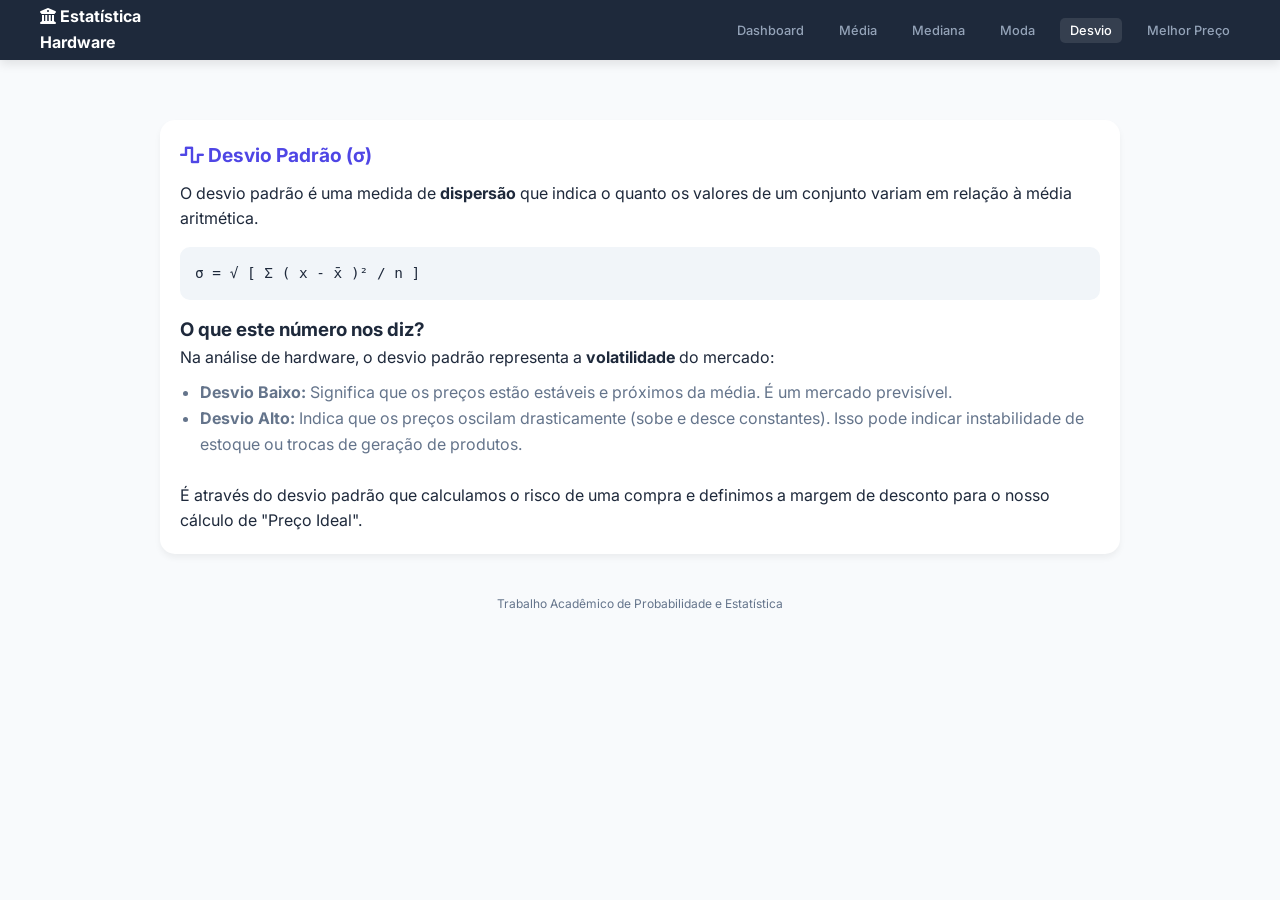
==== desvio.html @ 6f2fe3e9 "feat" ====
<!DOCTYPE html>
<html lang="pt-br">
<head>
  <meta charset="UTF-8">
  <meta name="viewport" content="width=device-width, initial-scale=1.0">
  <title>Desvio Padrão | Estatística Aplicada</title>
  <link rel="stylesheet" href="style.css">
  <link href="https://fonts.googleapis.com/css2?family=Inter:wght@400;600;700&display=swap" rel="stylesheet">
  <link rel="stylesheet" href="https://cdnjs.cloudflare.com/ajax/libs/font-awesome/6.4.0/css/all.min.css">
</head>
<body>
  <nav>
    <div class="nav-brand"><i class="fas fa-university"></i> Estatística Hardware</div>
    <ul class="nav-links">
      <li><a href="index.html">Dashboard</a></li>
      <li><a href="media.html">Média</a></li>
      <li><a href="mediana.html">Mediana</a></li>
      <li><a href="moda.html">Moda</a></li>
      <li><a href="desvio.html" class="active">Desvio</a></li>
      <li><a href="melhor-preco.html">Melhor Preço</a></li>
    </ul>
  </nav>

  <div class="container">
    <div class="detail-content">
      <div class="theory-section">
        <h2><i class="fas fa-wave-square"></i> Desvio Padrão (σ)</h2>
        <p>O desvio padrão é uma medida de <strong>dispersão</strong> que indica o quanto os valores de um conjunto variam em relação à média aritmética.</p>
        
        <div class="formula-box">
          σ = √ [ Σ ( x - x̄ )² / n ]
        </div>

        <h3>O que este número nos diz?</h3>
        <p>Na análise de hardware, o desvio padrão representa a <strong>volatilidade</strong> do mercado:</p>
        <ul style="margin-left: 20px; margin-top: 10px; color: var(--text-muted);">
          <li><strong>Desvio Baixo:</strong> Significa que os preços estão estáveis e próximos da média. É um mercado previsível.</li>
          <li><strong>Desvio Alto:</strong> Indica que os preços oscilam drasticamente (sobe e desce constantes). Isso pode indicar instabilidade de estoque ou trocas de geração de produtos.</li>
        </ul>
        <br>
        <p>É através do desvio padrão que calculamos o risco de uma compra e definimos a margem de desconto para o nosso cálculo de "Preço Ideal".</p>
      </div>
    </div>

    <footer>
      <p>Trabalho Acadêmico de Probabilidade e Estatística</p>
    </footer>
  </div>
</body>
</html>
---- style.css ----
:root {
  --bg-body: #f8fafc;
  --primary: #4f46e5;
  --secondary: #10b981;
  --accent-buy: #8b5cf6;
  --primary-light: #e0e7ff;
  --card-bg: #ffffff;
  --text-main: #1e293b;
  --text-muted: #64748b;
  --border: #e2e8f0;
}

* {
  margin: 0;
  padding: 0;
  box-sizing: border-box;
}

body {
  font-family: "Inter", sans-serif;
  background-color: var(--bg-body);
  color: var(--text-main);
  line-height: 1.6;
  -webkit-tap-highlight-color: transparent;
}

/* Navegação Responsiva */
nav {
  background: #1e293b;
  padding: 0 15px;
  min-height: 60px;
  display: flex;
  flex-direction: column;
  align-items: center;
  position: sticky;
  top: 0;
  z-index: 1000;
  box-shadow: 0 4px 10px rgba(0, 0, 0, 0.1);
}

.nav-brand {
  color: white;
  font-weight: 700;
  font-size: 1rem;
  padding: 10px 0;
}

.nav-links {
  display: flex;
  gap: 15px;
  list-style: none;
  width: 100%;
  overflow-x: auto;
  padding-bottom: 10px;
  justify-content: flex-start;
  scrollbar-width: none;
}
.nav-links::-webkit-scrollbar {
  display: none;
}

.nav-links a {
  color: #94a3b8;
  text-decoration: none;
  font-size: 0.8rem;
  font-weight: 500;
  transition: 0.3s;
  padding: 5px 10px;
  border-radius: 5px;
  white-space: nowrap;
}
.nav-links a.active {
  color: white;
  background: rgba(255, 255, 255, 0.1);
}

.container {
  max-width: 1000px;
  margin: auto;
  padding: 20px 15px;
}

.academic-header {
  background: white;
  padding: 20px;
  border-radius: 15px;
  border-bottom: 5px solid var(--primary);
  margin-bottom: 20px;
  box-shadow: 0 4px 6px rgba(0, 0, 0, 0.05);
}

.main-card {
  background: white;
  border-radius: 15px;
  padding: 20px;
  margin-bottom: 20px;
  box-shadow: 0 10px 15px rgba(0, 0, 0, 0.05);
}

.chart-container {
  height: 280px;
  position: relative;
  margin-bottom: 15px;
}

.stats-grid {
  display: grid;
  grid-template-columns: repeat(auto-fit, minmax(140px, 1fr));
  gap: 15px;
  margin-bottom: 20px;
}

.stat-card {
  background: white;
  border-radius: 12px;
  padding: 15px;
  border: 1px solid var(--border);
  text-align: center;
}
.stat-value {
  font-size: 1.1rem;
  font-weight: 700;
  color: var(--primary);
  margin-top: 5px;
}

.buy-card {
  border-top: 4px solid var(--accent-buy);
  background: #f5f3ff;
  grid-column: 1 / -1;
}
.buy-value {
  color: var(--accent-buy) !important;
  font-size: 1.6rem !important;
}

.detail-content {
  background: white;
  padding: 20px;
  border-radius: 15px;
  box-shadow: 0 4px 6px rgba(0, 0, 0, 0.05);
  margin-top: 20px;
}

.theory-section h2 {
  font-size: 1.2rem;
  color: var(--primary);
  margin-bottom: 10px;
}
.formula-box {
  background: #f1f5f9;
  padding: 15px;
  border-radius: 10px;
  font-family: monospace;
  font-size: 0.9rem;
  overflow-x: auto;
  margin: 15px 0;
}

.source-box {
  background: #eef2ff;
  padding: 12px;
  border-radius: 10px;
  font-size: 0.8rem;
  margin-top: 20px;
}

footer {
  padding: 40px 0;
  font-size: 0.75rem;
  text-align: center;
  color: var(--text-muted);
}

@media (min-width: 768px) {
  nav {
    flex-direction: row;
    height: 60px;
    padding: 0 40px;
  }
  .nav-links {
    justify-content: flex-end;
    padding-bottom: 0;
    overflow: hidden;
  }
  .academic-header {
    padding: 40px;
  }
  .academic-header h1 {
    font-size: 1.8rem;
  }
  .container {
    padding: 40px 20px;
  }
  .chart-container {
    height: 350px;
  }
  .stat-value {
    font-size: 1.3rem;
  }
  .buy-value {
    font-size: 2rem !important;
  }
}
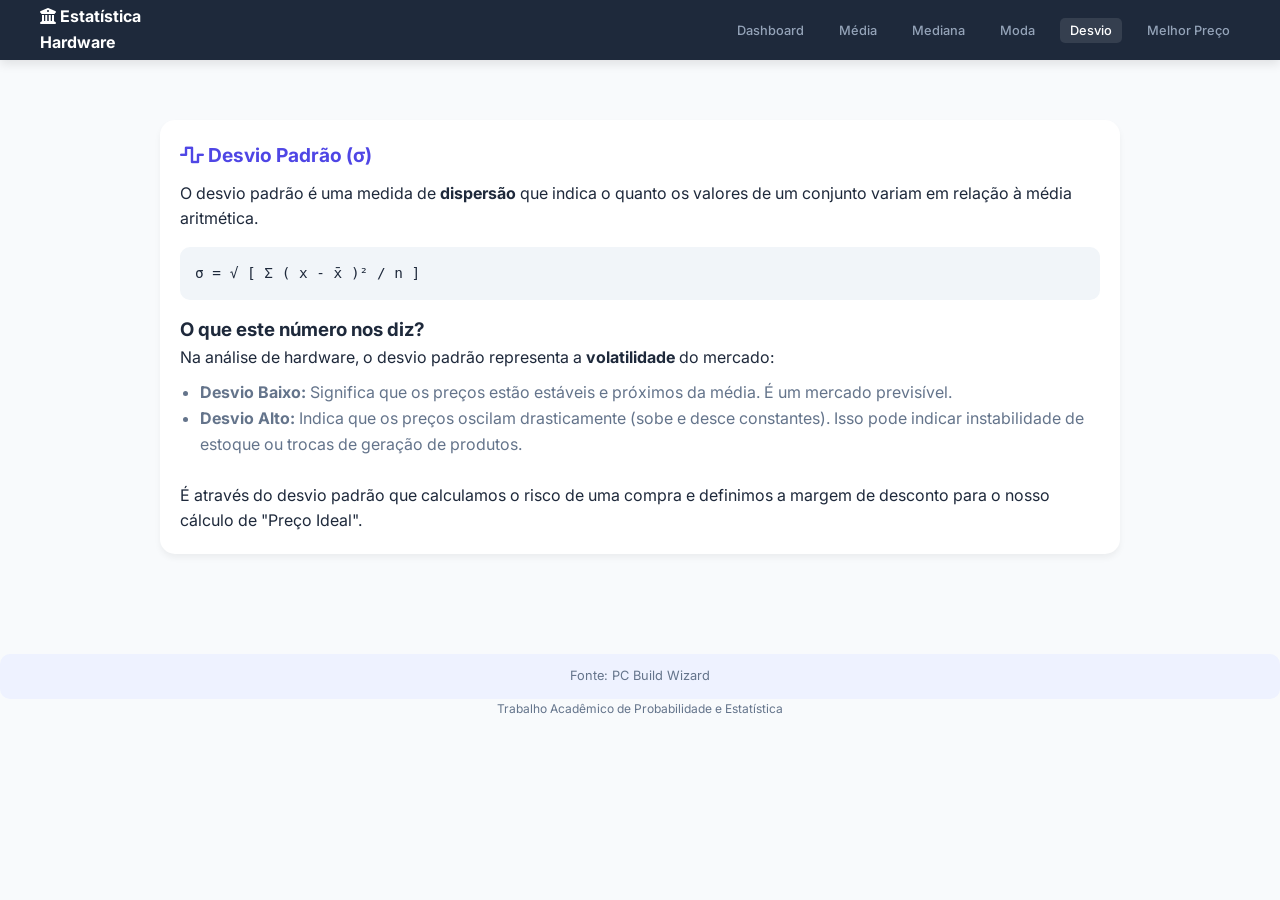
==== commit f2a805d9: "feat" ====
--- a/desvio.html
+++ b/desvio.html
@@ -1,50 +1,80 @@
-<!DOCTYPE html>
+<!doctype html>
 <html lang="pt-br">
-<head>
-  <meta charset="UTF-8">
-  <meta name="viewport" content="width=device-width, initial-scale=1.0">
-  <title>Desvio Padrão | Estatística Aplicada</title>
-  <link rel="stylesheet" href="style.css">
-  <link href="https://fonts.googleapis.com/css2?family=Inter:wght@400;600;700&display=swap" rel="stylesheet">
-  <link rel="stylesheet" href="https://cdnjs.cloudflare.com/ajax/libs/font-awesome/6.4.0/css/all.min.css">
-</head>
-<body>
-  <nav>
-    <div class="nav-brand"><i class="fas fa-university"></i> Estatística Hardware</div>
-    <ul class="nav-links">
-      <li><a href="index.html">Dashboard</a></li>
-      <li><a href="media.html">Média</a></li>
-      <li><a href="mediana.html">Mediana</a></li>
-      <li><a href="moda.html">Moda</a></li>
-      <li><a href="desvio.html" class="active">Desvio</a></li>
-      <li><a href="melhor-preco.html">Melhor Preço</a></li>
-    </ul>
-  </nav>
+  <head>
+    <meta charset="UTF-8" />
+    <meta name="viewport" content="width=device-width, initial-scale=1.0" />
+    <title>Desvio Padrão | Estatística Aplicada</title>
+    <link rel="stylesheet" href="style.css" />
+    <link
+      href="https://fonts.googleapis.com/css2?family=Inter:wght@400;600;700&display=swap"
+      rel="stylesheet"
+    />
+    <link
+      rel="stylesheet"
+      href="https://cdnjs.cloudflare.com/ajax/libs/font-awesome/6.4.0/css/all.min.css"
+    />
+  </head>
+  <body>
+    <nav>
+      <div class="nav-brand">
+        <i class="fas fa-university"></i> Estatística Hardware
+      </div>
+      <ul class="nav-links">
+        <li><a href="index.html">Dashboard</a></li>
+        <li><a href="media.html">Média</a></li>
+        <li><a href="mediana.html">Mediana</a></li>
+        <li><a href="moda.html">Moda</a></li>
+        <li><a href="desvio.html" class="active">Desvio</a></li>
+        <li><a href="melhor-preco.html">Melhor Preço</a></li>
+      </ul>
+    </nav>
 
-  <div class="container">
-    <div class="detail-content">
-      <div class="theory-section">
-        <h2><i class="fas fa-wave-square"></i> Desvio Padrão (σ)</h2>
-        <p>O desvio padrão é uma medida de <strong>dispersão</strong> que indica o quanto os valores de um conjunto variam em relação à média aritmética.</p>
-        
-        <div class="formula-box">
-          σ = √ [ Σ ( x - x̄ )² / n ]
+    <div class="container">
+      <div class="detail-content">
+        <div class="theory-section">
+          <h2><i class="fas fa-wave-square"></i> Desvio Padrão (σ)</h2>
+          <p>
+            O desvio padrão é uma medida de <strong>dispersão</strong> que
+            indica o quanto os valores de um conjunto variam em relação à média
+            aritmética.
+          </p>
+
+          <div class="formula-box">σ = √ [ Σ ( x - x̄ )² / n ]</div>
+
+          <h3>O que este número nos diz?</h3>
+          <p>
+            Na análise de hardware, o desvio padrão representa a
+            <strong>volatilidade</strong> do mercado:
+          </p>
+          <ul
+            style="
+              margin-left: 20px;
+              margin-top: 10px;
+              color: var(--text-muted);
+            "
+          >
+            <li>
+              <strong>Desvio Baixo:</strong> Significa que os preços estão
+              estáveis e próximos da média. É um mercado previsível.
+            </li>
+            <li>
+              <strong>Desvio Alto:</strong> Indica que os preços oscilam
+              drasticamente (sobe e desce constantes). Isso pode indicar
+              instabilidade de estoque ou trocas de geração de produtos.
+            </li>
+          </ul>
+          <br />
+          <p>
+            É através do desvio padrão que calculamos o risco de uma compra e
+            definimos a margem de desconto para o nosso cálculo de "Preço
+            Ideal".
+          </p>
         </div>
-
-        <h3>O que este número nos diz?</h3>
-        <p>Na análise de hardware, o desvio padrão representa a <strong>volatilidade</strong> do mercado:</p>
-        <ul style="margin-left: 20px; margin-top: 10px; color: var(--text-muted);">
-          <li><strong>Desvio Baixo:</strong> Significa que os preços estão estáveis e próximos da média. É um mercado previsível.</li>
-          <li><strong>Desvio Alto:</strong> Indica que os preços oscilam drasticamente (sobe e desce constantes). Isso pode indicar instabilidade de estoque ou trocas de geração de produtos.</li>
-        </ul>
-        <br>
-        <p>É através do desvio padrão que calculamos o risco de uma compra e definimos a margem de desconto para o nosso cálculo de "Preço Ideal".</p>
       </div>
     </div>
-
     <footer>
+      <div class="source-box">Fonte: PC Build Wizard</div>
       <p>Trabalho Acadêmico de Probabilidade e Estatística</p>
     </footer>
-  </div>
-</body>
-</html>+  </body>
+</html>
